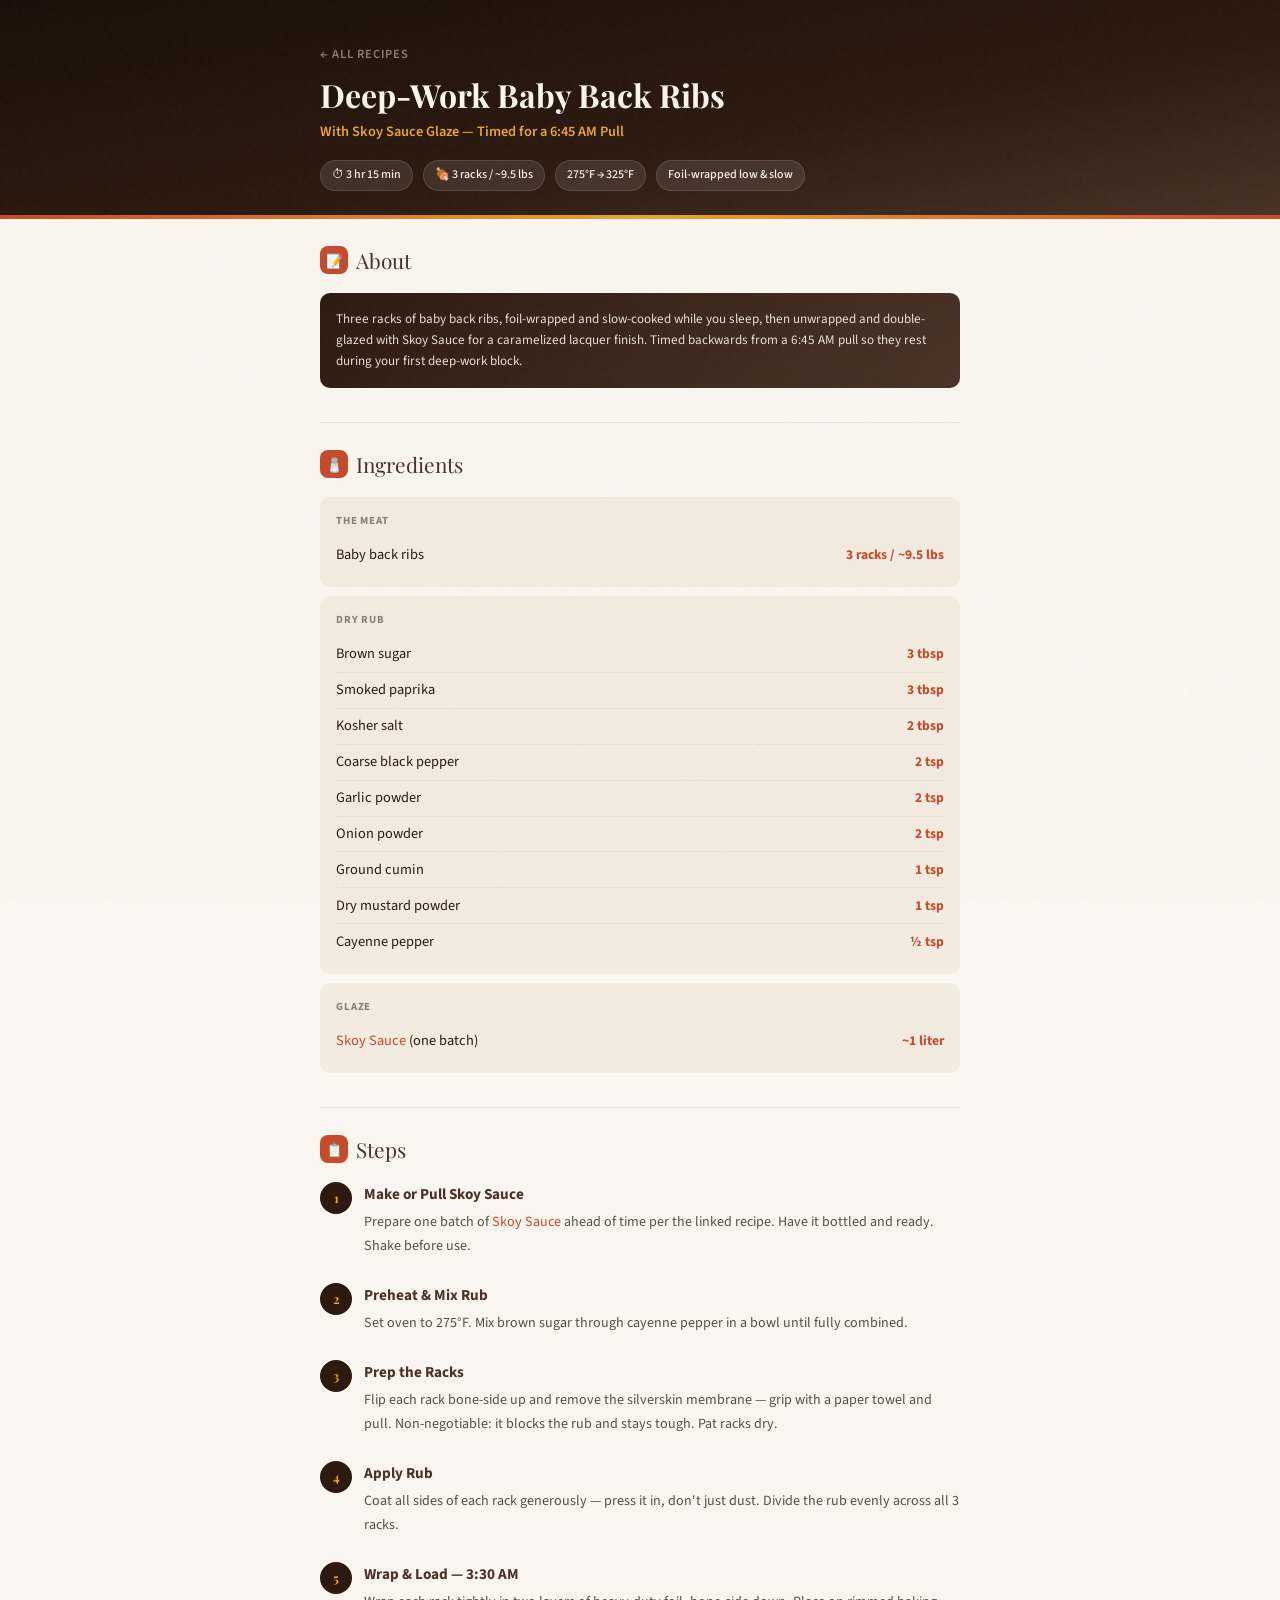
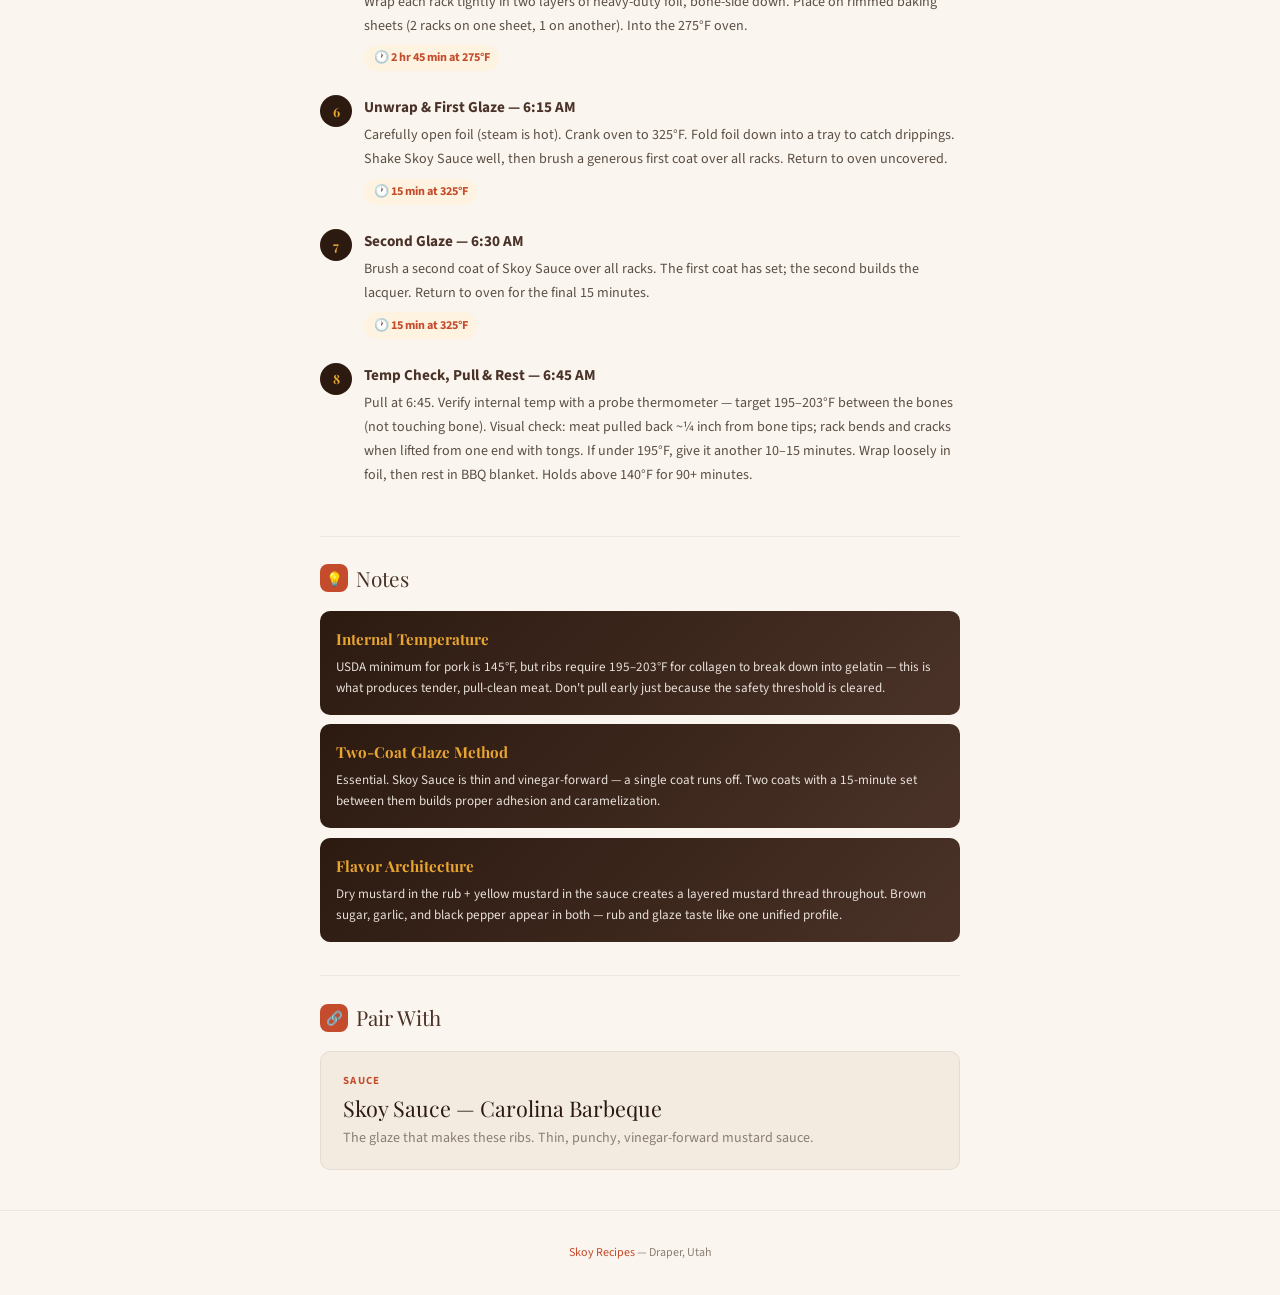
==== recipes/baby-back-ribs.html @ 35f29e23 "Add deep-work baby back ribs recipe Co-Authored-By: Claude Opus 4.7 (1M context) <noreply@anthropic." ====
<!DOCTYPE html>
<html lang="en">
<head>
  <meta charset="UTF-8">
  <meta name="viewport" content="width=device-width, initial-scale=1.0">
  <title>Deep-Work Baby Back Ribs with Skoy Sauce Glaze — Skoy Recipes</title>
  <link rel="stylesheet" href="../assets/style.css">
</head>
<body>

<div class="recipe-hero">
  <div class="content">
    <a href="../index.html" class="back-link">← All Recipes</a>
    <h1>Deep-Work Baby Back Ribs</h1>
    <div class="subtitle">With Skoy Sauce Glaze — Timed for a 6:45 AM Pull</div>
    <div class="recipe-meta">
      <span class="meta-tag">⏱ 3 hr 15 min</span>
      <span class="meta-tag">🍖 3 racks / ~9.5 lbs</span>
      <span class="meta-tag">275°F → 325°F</span>
      <span class="meta-tag">Foil-wrapped low &amp; slow</span>
    </div>
  </div>
</div>

<main class="content">

  <!-- DESCRIPTION -->
  <div class="recipe-section">
    <div class="section-heading"><span class="icon">📝</span> About</div>
    <div class="tip-card">
      <p>Three racks of baby back ribs, foil-wrapped and slow-cooked while you sleep, then unwrapped and double-glazed with Skoy Sauce for a caramelized lacquer finish. Timed backwards from a 6:45 AM pull so they rest during your first deep-work block.</p>
    </div>
  </div>

  <!-- INGREDIENTS -->
  <div class="recipe-section">
    <div class="section-heading"><span class="icon">🧂</span> Ingredients</div>

    <div class="ing-group">
      <div class="ing-group-label">The Meat</div>
      <div class="ing-row"><span>Baby back ribs</span><span class="amt">3 racks / ~9.5 lbs</span></div>
    </div>

    <div class="ing-group">
      <div class="ing-group-label">Dry Rub</div>
      <div class="ing-row"><span>Brown sugar</span><span class="amt">3 tbsp</span></div>
      <div class="ing-row"><span>Smoked paprika</span><span class="amt">3 tbsp</span></div>
      <div class="ing-row"><span>Kosher salt</span><span class="amt">2 tbsp</span></div>
      <div class="ing-row"><span>Coarse black pepper</span><span class="amt">2 tsp</span></div>
      <div class="ing-row"><span>Garlic powder</span><span class="amt">2 tsp</span></div>
      <div class="ing-row"><span>Onion powder</span><span class="amt">2 tsp</span></div>
      <div class="ing-row"><span>Ground cumin</span><span class="amt">1 tsp</span></div>
      <div class="ing-row"><span>Dry mustard powder</span><span class="amt">1 tsp</span></div>
      <div class="ing-row"><span>Cayenne pepper</span><span class="amt">½ tsp</span></div>
    </div>

    <div class="ing-group">
      <div class="ing-group-label">Glaze</div>
      <div class="ing-row"><span><a href="skoy-sauce.html">Skoy Sauce</a> (one batch)</span><span class="amt">~1 liter</span></div>
    </div>
  </div>

  <!-- STEPS -->
  <div class="recipe-section">
    <div class="section-heading"><span class="icon">📋</span> Steps</div>

    <div class="step">
      <div class="step-num">1</div>
      <div class="step-title">Make or Pull Skoy Sauce</div>
      <div class="step-body">Prepare one batch of <a href="skoy-sauce.html">Skoy Sauce</a> ahead of time per the linked recipe. Have it bottled and ready. Shake before use.</div>
    </div>

    <div class="step">
      <div class="step-num">2</div>
      <div class="step-title">Preheat &amp; Mix Rub</div>
      <div class="step-body">Set oven to 275°F. Mix brown sugar through cayenne pepper in a bowl until fully combined.</div>
    </div>

    <div class="step">
      <div class="step-num">3</div>
      <div class="step-title">Prep the Racks</div>
      <div class="step-body">Flip each rack bone-side up and remove the silverskin membrane — grip with a paper towel and pull. Non-negotiable: it blocks the rub and stays tough. Pat racks dry.</div>
    </div>

    <div class="step">
      <div class="step-num">4</div>
      <div class="step-title">Apply Rub</div>
      <div class="step-body">Coat all sides of each rack generously — press it in, don't just dust. Divide the rub evenly across all 3 racks.</div>
    </div>

    <div class="step">
      <div class="step-num">5</div>
      <div class="step-title">Wrap &amp; Load — 3:30 AM</div>
      <div class="step-body">Wrap each rack tightly in two layers of heavy-duty foil, bone-side down. Place on rimmed baking sheets (2 racks on one sheet, 1 on another). Into the 275°F oven.</div>
      <div class="step-timer">🕐 2 hr 45 min at 275°F</div>
    </div>

    <div class="step">
      <div class="step-num">6</div>
      <div class="step-title">Unwrap &amp; First Glaze — 6:15 AM</div>
      <div class="step-body">Carefully open foil (steam is hot). Crank oven to 325°F. Fold foil down into a tray to catch drippings. Shake Skoy Sauce well, then brush a generous first coat over all racks. Return to oven uncovered.</div>
      <div class="step-timer">🕐 15 min at 325°F</div>
    </div>

    <div class="step">
      <div class="step-num">7</div>
      <div class="step-title">Second Glaze — 6:30 AM</div>
      <div class="step-body">Brush a second coat of Skoy Sauce over all racks. The first coat has set; the second builds the lacquer. Return to oven for the final 15 minutes.</div>
      <div class="step-timer">🕐 15 min at 325°F</div>
    </div>

    <div class="step">
      <div class="step-num">8</div>
      <div class="step-title">Temp Check, Pull &amp; Rest — 6:45 AM</div>
      <div class="step-body">Pull at 6:45. Verify internal temp with a probe thermometer — target 195–203°F between the bones (not touching bone). Visual check: meat pulled back ~¼ inch from bone tips; rack bends and cracks when lifted from one end with tongs. If under 195°F, give it another 10–15 minutes. Wrap loosely in foil, then rest in BBQ blanket. Holds above 140°F for 90+ minutes.</div>
    </div>
  </div>

  <!-- NOTES -->
  <div class="recipe-section">
    <div class="section-heading"><span class="icon">💡</span> Notes</div>

    <div class="tip-card">
      <h4>Internal Temperature</h4>
      <p>USDA minimum for pork is 145°F, but ribs require 195–203°F for collagen to break down into gelatin — this is what produces tender, pull-clean meat. Don't pull early just because the safety threshold is cleared.</p>
    </div>

    <div class="tip-card">
      <h4>Two-Coat Glaze Method</h4>
      <p>Essential. Skoy Sauce is thin and vinegar-forward — a single coat runs off. Two coats with a 15-minute set between them builds proper adhesion and caramelization.</p>
    </div>

    <div class="tip-card">
      <h4>Flavor Architecture</h4>
      <p>Dry mustard in the rub + yellow mustard in the sauce creates a layered mustard thread throughout. Brown sugar, garlic, and black pepper appear in both — rub and glaze taste like one unified profile.</p>
    </div>
  </div>

  <!-- PAIR WITH -->
  <div class="recipe-section">
    <div class="section-heading"><span class="icon">🔗</span> Pair With</div>
    <a href="skoy-sauce.html" class="recipe-card" style="margin-bottom:0">
      <div class="card-category">Sauce</div>
      <div class="card-title">Skoy Sauce — Carolina Barbeque</div>
      <div class="card-desc">The glaze that makes these ribs. Thin, punchy, vinegar-forward mustard sauce.</div>
    </a>
  </div>

</main>

<footer class="site-footer">
  <a href="../index.html">Skoy Recipes</a> — Draper, Utah
</footer>

</body>
</html>
---- assets/style.css ----
/* ============================================
   SKOY RECIPES — Shared Stylesheet
   Aesthetic: Smokehouse editorial — warm, dark,
   tactile, like a well-worn recipe card pinned
   to a board in a serious home kitchen.
   ============================================ */

@import url('https://fonts.googleapis.com/css2?family=Playfair+Display:ital,wght@0,400;0,700;1,400&family=Source+Sans+3:ital,wght@0,300;0,400;0,600;0,700;1,400&display=swap');

:root {
  --bark: #2c1a10;
  --smoke: #4a3228;
  --ember: #c44b2b;
  --honey: #e8a532;
  --cream: #faf5ee;
  --paper: #f3ebe0;
  --ash: #8a7e74;
  --char: #1a0f08;
  --copper: #b87333;

  --font-display: 'Playfair Display', Georgia, serif;
  --font-body: 'Source Sans 3', -apple-system, sans-serif;

  --max-width: 680px;
  --side-pad: 1.25rem;
}

/* ---- Reset & Base ---- */
*, *::before, *::after { margin: 0; padding: 0; box-sizing: border-box; }

html {
  font-size: 16px;
  scroll-behavior: smooth;
}

body {
  font-family: var(--font-body);
  background: var(--cream);
  color: var(--bark);
  line-height: 1.65;
  -webkit-font-smoothing: antialiased;
  min-height: 100vh;
}

a { color: var(--ember); text-decoration: none; }
a:hover { text-decoration: underline; }

img { max-width: 100%; display: block; }

/* ---- Texture overlay (subtle grain) ---- */
body::before {
  content: '';
  position: fixed;
  inset: 0;
  pointer-events: none;
  z-index: 9999;
  opacity: 0.025;
  background-image: url("data:image/svg+xml,%3Csvg viewBox='0 0 200 200' xmlns='http://www.w3.org/2000/svg'%3E%3Cfilter id='n'%3E%3CfeTurbulence type='fractalNoise' baseFrequency='0.9' numOctaves='4' stitchTiles='stitch'/%3E%3C/filter%3E%3Crect width='100%25' height='100%25' filter='url(%23n)'/%3E%3C/svg%3E");
}

/* ============ SITE HEADER ============ */
.site-header {
  background: linear-gradient(170deg, var(--char) 0%, var(--bark) 60%, var(--smoke) 100%);
  color: var(--cream);
  padding: 2.5rem var(--side-pad) 2rem;
  position: relative;
  overflow: hidden;
}

.site-header::after {
  content: '';
  position: absolute;
  bottom: 0; left: 0; right: 0;
  height: 4px;
  background: linear-gradient(90deg, var(--ember), var(--honey), var(--ember));
}

.site-header .brand {
  font-family: var(--font-display);
  font-size: 2.2rem;
  font-weight: 700;
  letter-spacing: -0.02em;
  line-height: 1.1;
}

.site-header .brand em {
  color: var(--honey);
  font-style: normal;
}

.site-header .tagline {
  font-size: 0.9rem;
  color: var(--ash);
  margin-top: 0.4rem;
  font-weight: 300;
  letter-spacing: 0.03em;
}

.site-header nav {
  margin-top: 1.2rem;
}

.site-header nav a {
  color: var(--cream);
  font-size: 0.82rem;
  font-weight: 600;
  text-transform: uppercase;
  letter-spacing: 0.08em;
  margin-right: 1.25rem;
  opacity: 0.7;
  transition: opacity 0.2s;
}

.site-header nav a:hover {
  opacity: 1;
  text-decoration: none;
}

/* ============ CONTENT WRAPPER ============ */
.content {
  max-width: var(--max-width);
  margin: 0 auto;
  padding: 0 var(--side-pad);
}

/* ============ INDEX PAGE ============ */
.index-intro {
  padding: 2rem 0 1rem;
  border-bottom: 1px solid rgba(0,0,0,0.06);
  margin-bottom: 1.5rem;
}

.index-intro p {
  font-size: 1rem;
  color: var(--smoke);
  max-width: 520px;
}

.recipe-card {
  display: block;
  background: var(--paper);
  border: 1px solid rgba(0,0,0,0.06);
  border-radius: 10px;
  padding: 1.25rem 1.4rem;
  margin-bottom: 1rem;
  transition: transform 0.15s, box-shadow 0.15s;
  text-decoration: none !important;
}

.recipe-card:hover {
  transform: translateY(-2px);
  box-shadow: 0 6px 20px rgba(0,0,0,0.08);
}

.recipe-card .card-category {
  font-size: 0.68rem;
  text-transform: uppercase;
  letter-spacing: 0.1em;
  font-weight: 700;
  color: var(--ember);
  margin-bottom: 0.35rem;
}

.recipe-card .card-title {
  font-family: var(--font-display);
  font-size: 1.35rem;
  color: var(--bark);
  line-height: 1.25;
  margin-bottom: 0.35rem;
}

.recipe-card .card-desc {
  font-size: 0.88rem;
  color: var(--ash);
  line-height: 1.5;
}

.recipe-card .card-meta {
  display: flex;
  gap: 0.75rem;
  flex-wrap: wrap;
  margin-top: 0.75rem;
}

.recipe-card .tag {
  font-size: 0.72rem;
  font-weight: 600;
  background: rgba(0,0,0,0.04);
  color: var(--smoke);
  padding: 0.2rem 0.6rem;
  border-radius: 12px;
}

/* ============ RECIPE PAGE ============ */
.recipe-hero {
  background: linear-gradient(170deg, var(--char) 0%, var(--bark) 60%, var(--smoke) 100%);
  color: var(--cream);
  padding: 2.5rem var(--side-pad) 1.75rem;
  position: relative;
}

.recipe-hero::after {
  content: '';
  position: absolute;
  bottom: 0; left: 0; right: 0;
  height: 4px;
  background: linear-gradient(90deg, var(--ember), var(--honey), var(--ember));
}

.recipe-hero .back-link {
  font-size: 0.78rem;
  color: var(--ash);
  font-weight: 600;
  text-transform: uppercase;
  letter-spacing: 0.06em;
  margin-bottom: 0.75rem;
  display: inline-block;
}

.recipe-hero .back-link:hover {
  color: var(--cream);
  text-decoration: none;
}

.recipe-hero h1 {
  font-family: var(--font-display);
  font-size: 2rem;
  line-height: 1.15;
  margin-bottom: 0.4rem;
}

.recipe-hero .subtitle {
  color: var(--honey);
  font-weight: 600;
  font-size: 0.9rem;
}

.recipe-meta {
  display: flex;
  gap: 0.6rem;
  flex-wrap: wrap;
  margin-top: 1rem;
}

.recipe-meta .meta-tag {
  background: rgba(255,255,255,0.1);
  border: 1px solid rgba(255,255,255,0.12);
  border-radius: 20px;
  padding: 0.3rem 0.7rem;
  font-size: 0.75rem;
  font-weight: 500;
}

/* ---- Sections ---- */
.recipe-section {
  padding: 1.5rem 0;
  border-bottom: 1px solid rgba(0,0,0,0.06);
}

.recipe-section:last-child { border-bottom: none; }

.section-heading {
  font-family: var(--font-display);
  font-size: 1.3rem;
  color: var(--smoke);
  margin-bottom: 1rem;
  display: flex;
  align-items: center;
  gap: 0.5rem;
}

.section-heading .icon {
  width: 28px;
  height: 28px;
  background: var(--ember);
  color: white;
  border-radius: 8px;
  display: inline-flex;
  align-items: center;
  justify-content: center;
  font-size: 0.85rem;
  flex-shrink: 0;
}

/* ---- Ingredients ---- */
.ing-group {
  background: var(--paper);
  border-radius: 10px;
  padding: 0.9rem 1rem;
  margin-bottom: 0.6rem;
}

.ing-group-label {
  font-size: 0.68rem;
  text-transform: uppercase;
  letter-spacing: 0.08em;
  color: var(--ash);
  font-weight: 700;
  margin-bottom: 0.5rem;
}

.ing-row {
  display: flex;
  justify-content: space-between;
  align-items: baseline;
  padding: 0.35rem 0;
  border-bottom: 1px dotted rgba(0,0,0,0.07);
  font-size: 0.9rem;
}

.ing-row:last-child { border-bottom: none; }

.ing-row .amt {
  color: var(--ember);
  font-weight: 700;
  white-space: nowrap;
  margin-left: 0.75rem;
  font-size: 0.85rem;
}

/* ---- Steps ---- */
.step {
  position: relative;
  padding-left: 2.75rem;
  margin-bottom: 1.5rem;
}

.step-num {
  position: absolute;
  left: 0; top: 0;
  width: 2rem; height: 2rem;
  background: var(--bark);
  color: var(--honey);
  border-radius: 50%;
  display: flex;
  align-items: center;
  justify-content: center;
  font-weight: 700;
  font-size: 0.8rem;
  font-family: var(--font-display);
}

.step-title {
  font-weight: 700;
  font-size: 0.95rem;
  color: var(--smoke);
  margin-bottom: 0.25rem;
}

.step-body {
  font-size: 0.88rem;
  color: #5a4e44;
  line-height: 1.7;
}

.step-timer {
  display: inline-flex;
  align-items: center;
  gap: 0.3rem;
  margin-top: 0.4rem;
  background: #fef3e0;
  color: var(--ember);
  font-weight: 700;
  font-size: 0.76rem;
  padding: 0.2rem 0.6rem;
  border-radius: 14px;
}

/* ---- Tip cards ---- */
.tip-card {
  background: linear-gradient(135deg, var(--bark), var(--smoke));
  color: var(--cream);
  border-radius: 10px;
  padding: 1rem;
  margin-bottom: 0.6rem;
}

.tip-card h4 {
  font-family: var(--font-display);
  font-size: 0.95rem;
  color: var(--honey);
  margin-bottom: 0.3rem;
}

.tip-card p {
  font-size: 0.82rem;
  line-height: 1.6;
  opacity: 0.9;
}

/* ---- Chips (meal ideas etc) ---- */
.chip-grid {
  display: flex;
  flex-wrap: wrap;
  gap: 0.4rem;
}

.chip {
  background: var(--paper);
  border: 1px solid rgba(0,0,0,0.05);
  border-radius: 18px;
  padding: 0.3rem 0.7rem;
  font-size: 0.78rem;
  font-weight: 500;
  color: var(--smoke);
}

/* ---- Download link ---- */
.download-link {
  display: inline-flex;
  align-items: center;
  gap: 0.4rem;
  background: var(--ember);
  color: white !important;
  padding: 0.6rem 1.2rem;
  border-radius: 8px;
  font-weight: 700;
  font-size: 0.85rem;
  transition: background 0.15s;
  margin-top: 0.5rem;
}

.download-link:hover {
  background: #a83d22;
  text-decoration: none !important;
}

/* ---- Scaling table ---- */
.scale-table {
  width: 100%;
  border-collapse: collapse;
  font-size: 0.85rem;
  margin-top: 0.5rem;
}

.scale-table th {
  text-align: left;
  font-weight: 700;
  padding: 0.5rem 0.4rem;
  border-bottom: 2px solid var(--bark);
  font-size: 0.75rem;
  text-transform: uppercase;
  letter-spacing: 0.05em;
  color: var(--smoke);
}

.scale-table td {
  padding: 0.4rem;
  border-bottom: 1px solid rgba(0,0,0,0.06);
}

.scale-table tr:last-child td { border-bottom: none; }

/* ============ FOOTER ============ */
.site-footer {
  text-align: center;
  padding: 2rem var(--side-pad);
  font-size: 0.75rem;
  color: var(--ash);
  border-top: 1px solid rgba(0,0,0,0.06);
  margin-top: 1rem;
}

/* ============ RESPONSIVE ============ */
@media (max-width: 480px) {
  .site-header .brand { font-size: 1.8rem; }
  .recipe-hero h1 { font-size: 1.6rem; }
  .section-heading { font-size: 1.15rem; }
}
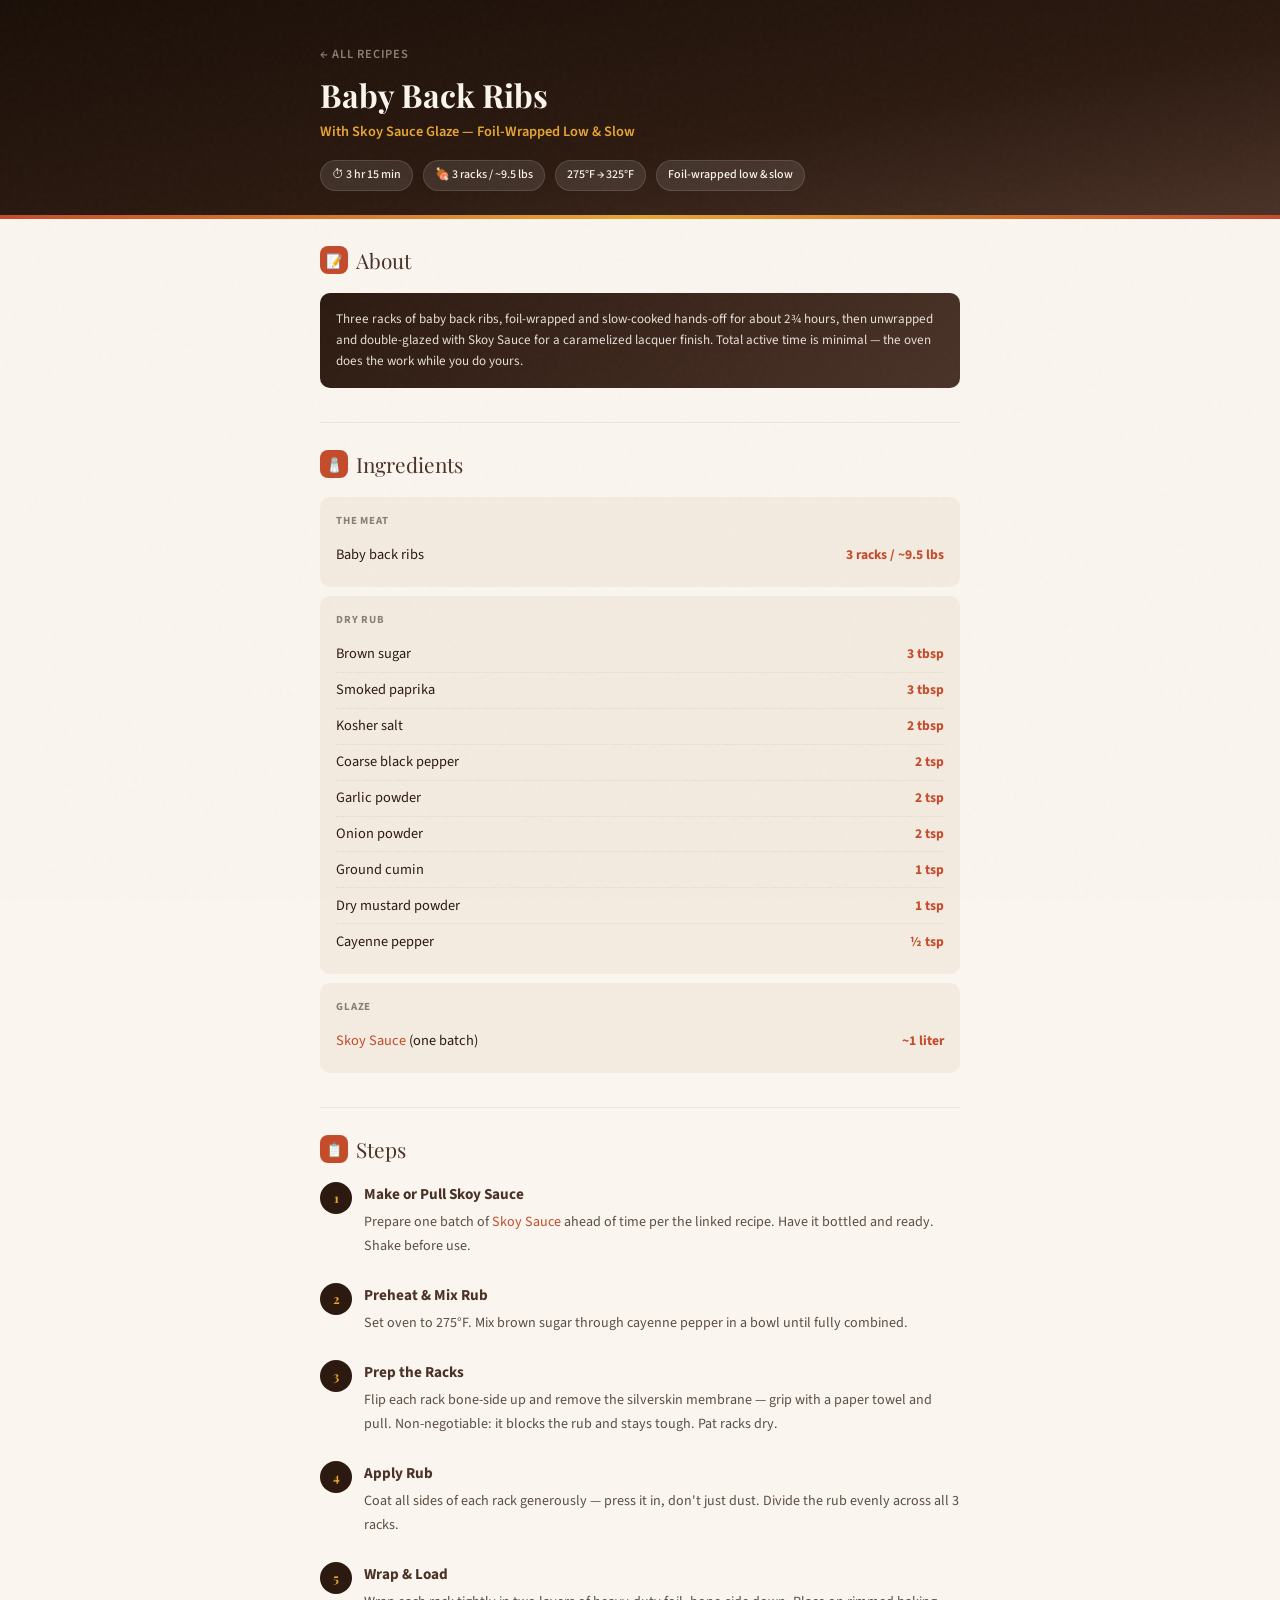
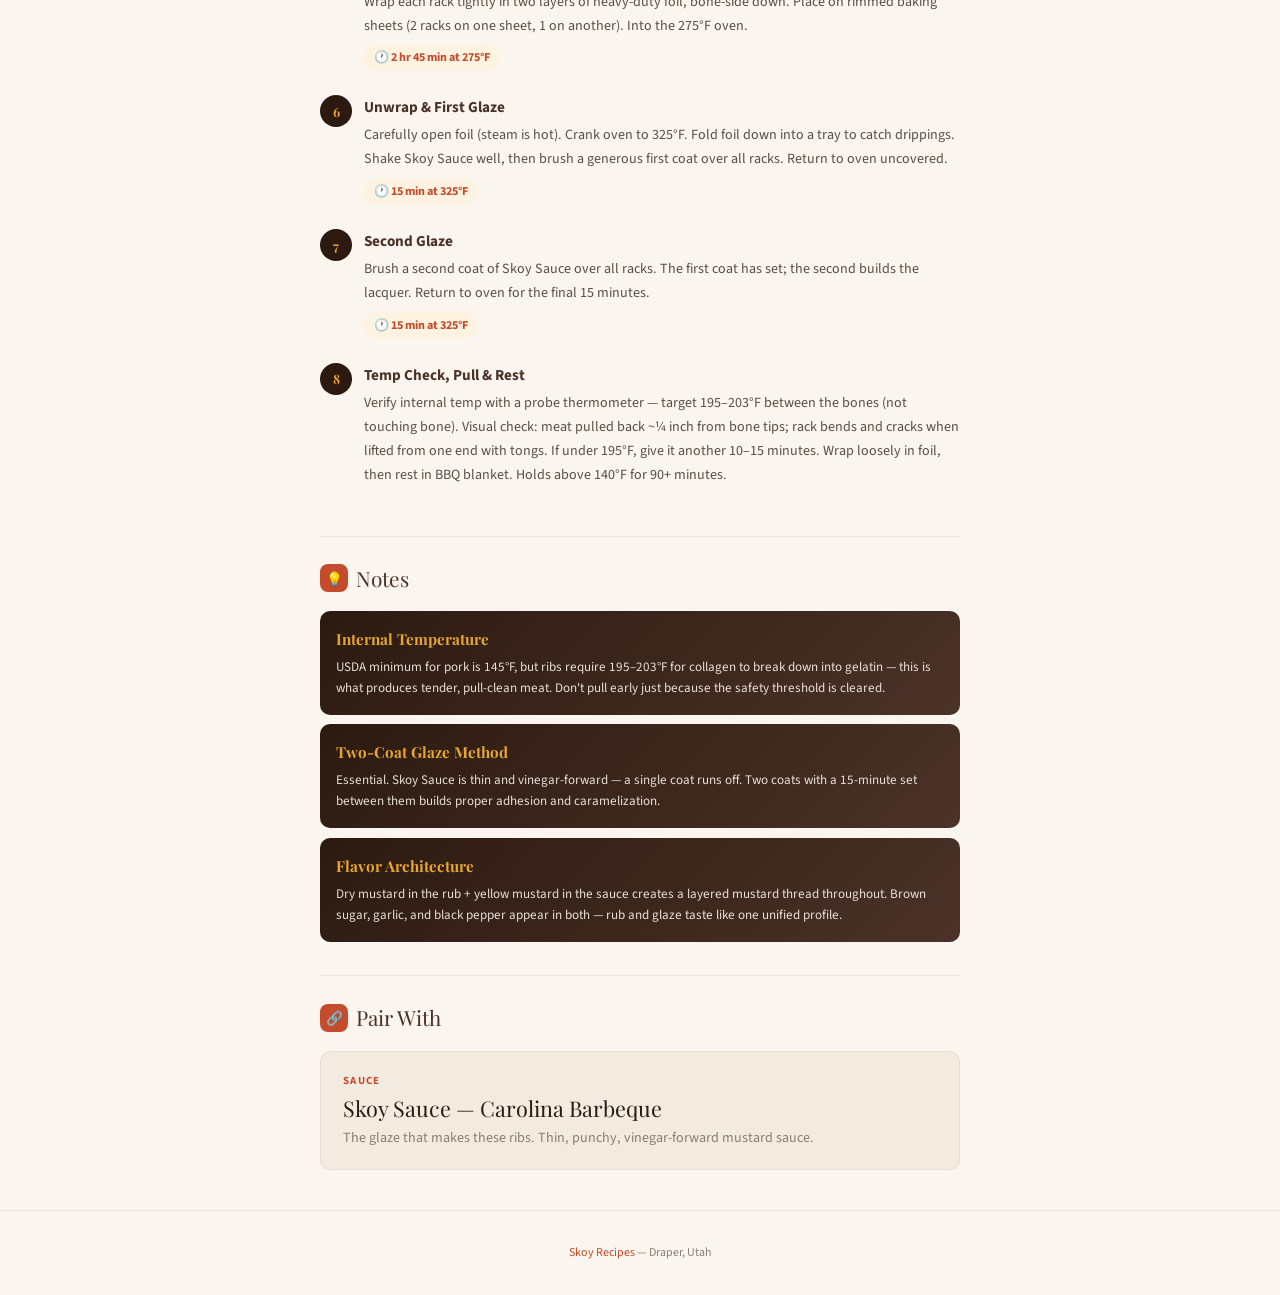
==== commit bb838715: "Neutralize ribs recipe — drop clock times and deep-work framing Co-Authored-By: Claude Opus 4.7 (1M " ====
--- a/recipes/baby-back-ribs.html
+++ b/recipes/baby-back-ribs.html
@@ -3,7 +3,7 @@
 <head>
   <meta charset="UTF-8">
   <meta name="viewport" content="width=device-width, initial-scale=1.0">
-  <title>Deep-Work Baby Back Ribs with Skoy Sauce Glaze — Skoy Recipes</title>
+  <title>Baby Back Ribs with Skoy Sauce Glaze — Skoy Recipes</title>
   <link rel="stylesheet" href="../assets/style.css">
 </head>
 <body>
@@ -11,8 +11,8 @@
 <div class="recipe-hero">
   <div class="content">
     <a href="../index.html" class="back-link">← All Recipes</a>
-    <h1>Deep-Work Baby Back Ribs</h1>
-    <div class="subtitle">With Skoy Sauce Glaze — Timed for a 6:45 AM Pull</div>
+    <h1>Baby Back Ribs</h1>
+    <div class="subtitle">With Skoy Sauce Glaze — Foil-Wrapped Low &amp; Slow</div>
     <div class="recipe-meta">
       <span class="meta-tag">⏱ 3 hr 15 min</span>
       <span class="meta-tag">🍖 3 racks / ~9.5 lbs</span>
@@ -28,7 +28,7 @@
   <div class="recipe-section">
     <div class="section-heading"><span class="icon">📝</span> About</div>
     <div class="tip-card">
-      <p>Three racks of baby back ribs, foil-wrapped and slow-cooked while you sleep, then unwrapped and double-glazed with Skoy Sauce for a caramelized lacquer finish. Timed backwards from a 6:45 AM pull so they rest during your first deep-work block.</p>
+      <p>Three racks of baby back ribs, foil-wrapped and slow-cooked hands-off for about 2¾ hours, then unwrapped and double-glazed with Skoy Sauce for a caramelized lacquer finish. Total active time is minimal — the oven does the work while you do yours.</p>
     </div>
   </div>
 
@@ -90,29 +90,29 @@
 
     <div class="step">
       <div class="step-num">5</div>
-      <div class="step-title">Wrap &amp; Load — 3:30 AM</div>
+      <div class="step-title">Wrap &amp; Load</div>
       <div class="step-body">Wrap each rack tightly in two layers of heavy-duty foil, bone-side down. Place on rimmed baking sheets (2 racks on one sheet, 1 on another). Into the 275°F oven.</div>
       <div class="step-timer">🕐 2 hr 45 min at 275°F</div>
     </div>
 
     <div class="step">
       <div class="step-num">6</div>
-      <div class="step-title">Unwrap &amp; First Glaze — 6:15 AM</div>
+      <div class="step-title">Unwrap &amp; First Glaze</div>
       <div class="step-body">Carefully open foil (steam is hot). Crank oven to 325°F. Fold foil down into a tray to catch drippings. Shake Skoy Sauce well, then brush a generous first coat over all racks. Return to oven uncovered.</div>
       <div class="step-timer">🕐 15 min at 325°F</div>
     </div>
 
     <div class="step">
       <div class="step-num">7</div>
-      <div class="step-title">Second Glaze — 6:30 AM</div>
+      <div class="step-title">Second Glaze</div>
       <div class="step-body">Brush a second coat of Skoy Sauce over all racks. The first coat has set; the second builds the lacquer. Return to oven for the final 15 minutes.</div>
       <div class="step-timer">🕐 15 min at 325°F</div>
     </div>
 
     <div class="step">
       <div class="step-num">8</div>
-      <div class="step-title">Temp Check, Pull &amp; Rest — 6:45 AM</div>
-      <div class="step-body">Pull at 6:45. Verify internal temp with a probe thermometer — target 195–203°F between the bones (not touching bone). Visual check: meat pulled back ~¼ inch from bone tips; rack bends and cracks when lifted from one end with tongs. If under 195°F, give it another 10–15 minutes. Wrap loosely in foil, then rest in BBQ blanket. Holds above 140°F for 90+ minutes.</div>
+      <div class="step-title">Temp Check, Pull &amp; Rest</div>
+      <div class="step-body">Verify internal temp with a probe thermometer — target 195–203°F between the bones (not touching bone). Visual check: meat pulled back ~¼ inch from bone tips; rack bends and cracks when lifted from one end with tongs. If under 195°F, give it another 10–15 minutes. Wrap loosely in foil, then rest in BBQ blanket. Holds above 140°F for 90+ minutes.</div>
     </div>
   </div>
 
